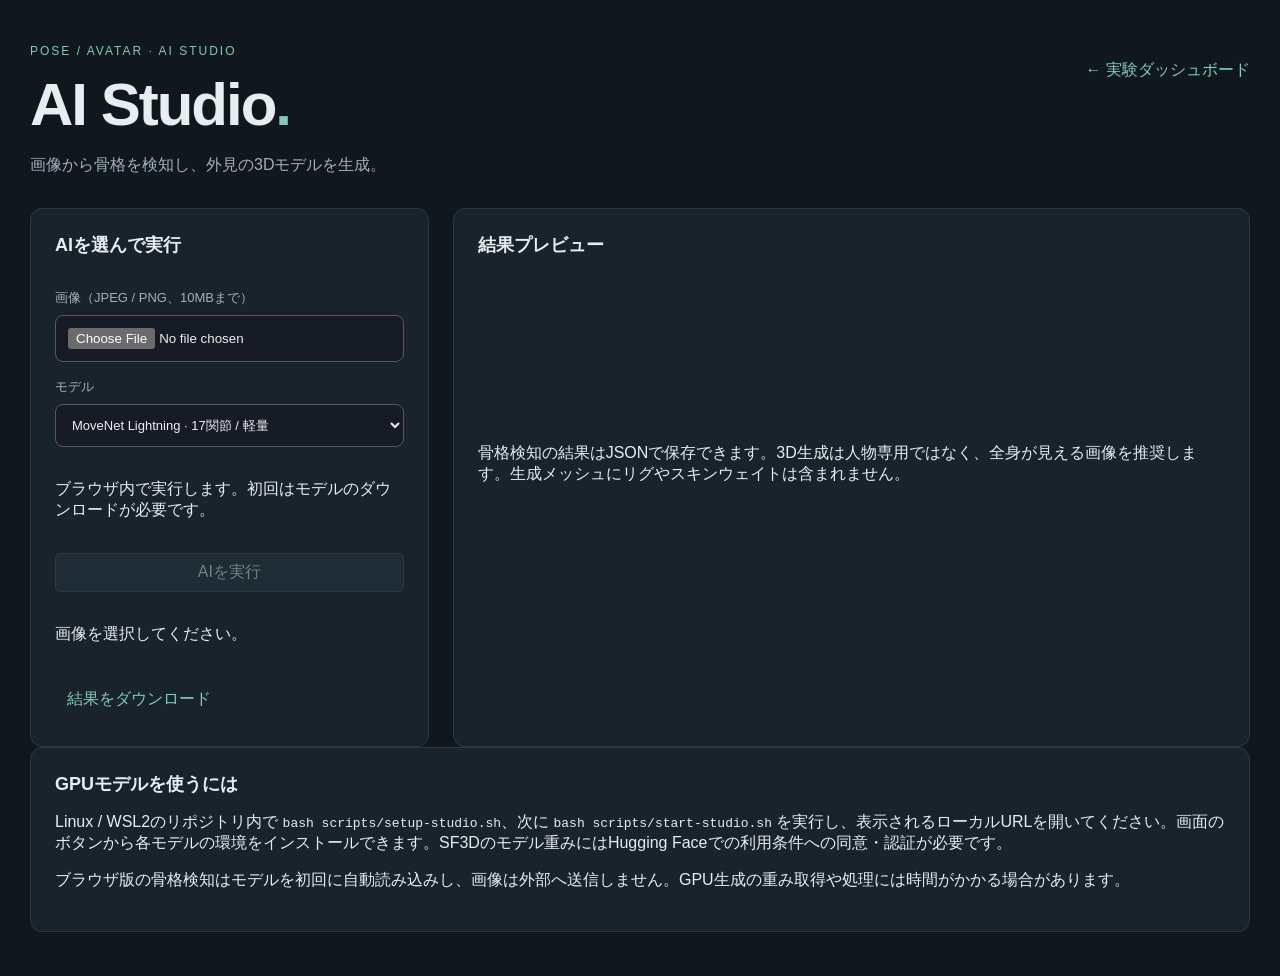
==== docs/studio.html @ 6f4c7024 "feat: add browser pose AI studio and local 3D generation gateway" ====
<!doctype html><html lang="ja"><head><meta charset="utf-8"><meta name="viewport" content="width=device-width,initial-scale=1"><title>AI Studio · Research Lab</title><link rel="stylesheet" href="style.css"><style>.studio-grid{display:grid;grid-template-columns:minmax(260px,1fr) minmax(0,2fr);gap:24px}.controls{display:grid;gap:16px}.controls label{display:grid;gap:8px}input,select{padding:12px;background:#171b26;color:#eee;border:1px solid #59536c;border-radius:8px;width:100%;box-sizing:border-box}canvas{max-width:100%;height:auto}#avatar-view{height:420px}button:disabled{opacity:.45}#status{white-space:pre-wrap}a.download{display:inline-block;margin:12px} @media(max-width:760px){.studio-grid{grid-template-columns:1fr}}</style><script type="importmap">{"imports":{"three":"https://cdn.jsdelivr.net/npm/three@0.170.0/build/three.module.js","three/addons/":"https://cdn.jsdelivr.net/npm/three@0.170.0/examples/jsm/"}}</script></head><body><main><header><div class="eyebrow">POSE / AVATAR · AI STUDIO</div><h1>AI Studio<span class="dot">.</span></h1><p>画像から骨格を検知し、外見の3Dモデルを生成。</p><a href="index.html">← 実験ダッシュボード</a></header><div class="studio-grid"><section class="panel controls"><h2>AIを選んで実行</h2><label>画像（JPEG / PNG、10MBまで）<input id="image" type="file" accept="image/jpeg,image/png"></label><label>モデル<select id="model"><optgroup label="骨格検知 · ブラウザ内で実行"><option value="movenet-lightning">MoveNet Lightning · 17関節 / 軽量</option><option value="movenet-thunder">MoveNet Thunder · 17関節 / 高精度</option><option value="posenet">PoseNet · 17関節</option><option value="blazepose">BlazePose · 33関節 / 3D座標</option></optgroup><optgroup label="外見の3D生成 · ローカルGPUサーバー"><option value="triposr">TripoSR · 色付きGLB</option><option value="sf3d">Stable Fast 3D · テクスチャ付きGLB</option></optgroup></select></label><p id="model-info"></p><div id="backend-controls" hidden><label>ローカルサーバー<input id="server" value="http://127.0.0.1:8765" readonly></label><button id="connect">接続状態を確認</button><p id="backend-status">GPUモデルの導入状況は接続後に表示します。</p><p>同じPCで起動したサーバーへ画像を送信します。スマホからPCのlocalhostには接続できません。</p></div><button id="run" disabled>AIを実行</button><p id="status" role="status" aria-live="polite">画像を選択してください。</p><a id="download" class="download" hidden>結果をダウンロード</a></section><section class="panel"><h2>結果プレビュー</h2><canvas id="pose-view" aria-label="入力画像と検出骨格"></canvas><div id="avatar-view" hidden></div><p>骨格検知の結果はJSONで保存できます。3D生成は人物専用ではなく、全身が見える画像を推奨します。生成メッシュにリグやスキンウェイトは含まれません。</p></section></div><section class="panel"><h2>GPUモデルを使うには</h2><p>Linux / WSL2のリポジトリ内で <code>bash scripts/setup-studio.sh</code>、次に <code>bash scripts/start-studio.sh</code> を実行し、表示されるローカルURLを開いてください。画面のボタンから各モデルの環境をインストールできます。SF3Dのモデル重みにはHugging Faceでの利用条件への同意・認証が必要です。</p><p>ブラウザ版の骨格検知はモデルを初回に自動読み込みし、画像は外部へ送信しません。GPU生成の重み取得や処理には時間がかかる場合があります。</p></section></main><script type="module" src="studio.js"></script></body></html>
---- docs/style.css ----
:root{color-scheme:dark;font-family:Inter,'Segoe UI','Yu Gothic',sans-serif;background:#10171d;color:#e8edf0}*{box-sizing:border-box}body{margin:0}main{max-width:1280px;margin:auto;padding:44px 30px}header{position:relative;margin-bottom:32px}.eyebrow{font-size:12px;letter-spacing:2px;color:#80cdb5}h1{font-size:clamp(32px,5vw,60px);letter-spacing:-2px;margin:12px 0}.dot{color:#80cdb5}header p{color:#a1b0ba}header a{position:absolute;right:0;top:16px}a{color:#80cdb5;text-decoration:none}.notice{padding:16px 20px;background:#21352f;border-left:3px solid #80cdb5;border-radius:4px;color:#c3ddd3;font-size:14px}.stats{display:grid;grid-template-columns:1fr 1fr 2fr;gap:16px;margin:24px 0}.stats>div,.panel{background:#18232c;border:1px solid #2b3944;border-radius:12px;padding:24px}.stats span{display:block;color:#a1b0ba;font-size:13px}.stats strong{display:block;font-size:36px;margin-top:12px}.stats .date{font-size:22px}.layout{display:grid;grid-template-columns:3fr 2fr;gap:20px;margin-bottom:20px}h2{font-size:18px;margin:0 0 16px}.section-head{display:flex;justify-content:space-between;gap:16px;align-items:baseline}label{color:#a1b0ba;font-size:13px}select,button{background:#263842;color:#e8edf0;border:1px solid #405460;padding:8px;border-radius:5px;font:inherit}button{cursor:pointer}.scroll{overflow:auto}table{border-collapse:collapse;width:100%;font-size:13px}th,td{padding:14px 8px;text-align:left;border-bottom:1px solid #2b3944}th{color:#a1b0ba;white-space:nowrap}td small{display:block;color:#a1b0ba;margin-top:5px}.badge{color:#f6ce7b}.measured{color:#80cdb5}#viewport{width:100%;height:300px;background:#10171d;border-radius:8px}#viewport canvas{display:block;width:100%;height:100%}.viewer p,.hint{font-size:12px;color:#a1b0ba}#analysis{font-size:14px;line-height:1.8;color:#c1cdd5}#error{color:#ffb6b6}footer{margin-top:26px;line-height:1.8;color:#8b9da8;font-size:12px}footer a{margin-left:12px}button:focus-visible,select:focus-visible,a:focus-visible{outline:2px solid #80cdb5;outline-offset:3px}@media(max-width:850px){.layout{grid-template-columns:1fr}.stats{grid-template-columns:1fr 1fr}.stats>div:last-child{grid-column:span 2}main{padding:28px 16px}header a{position:static}.panel{padding:18px}}
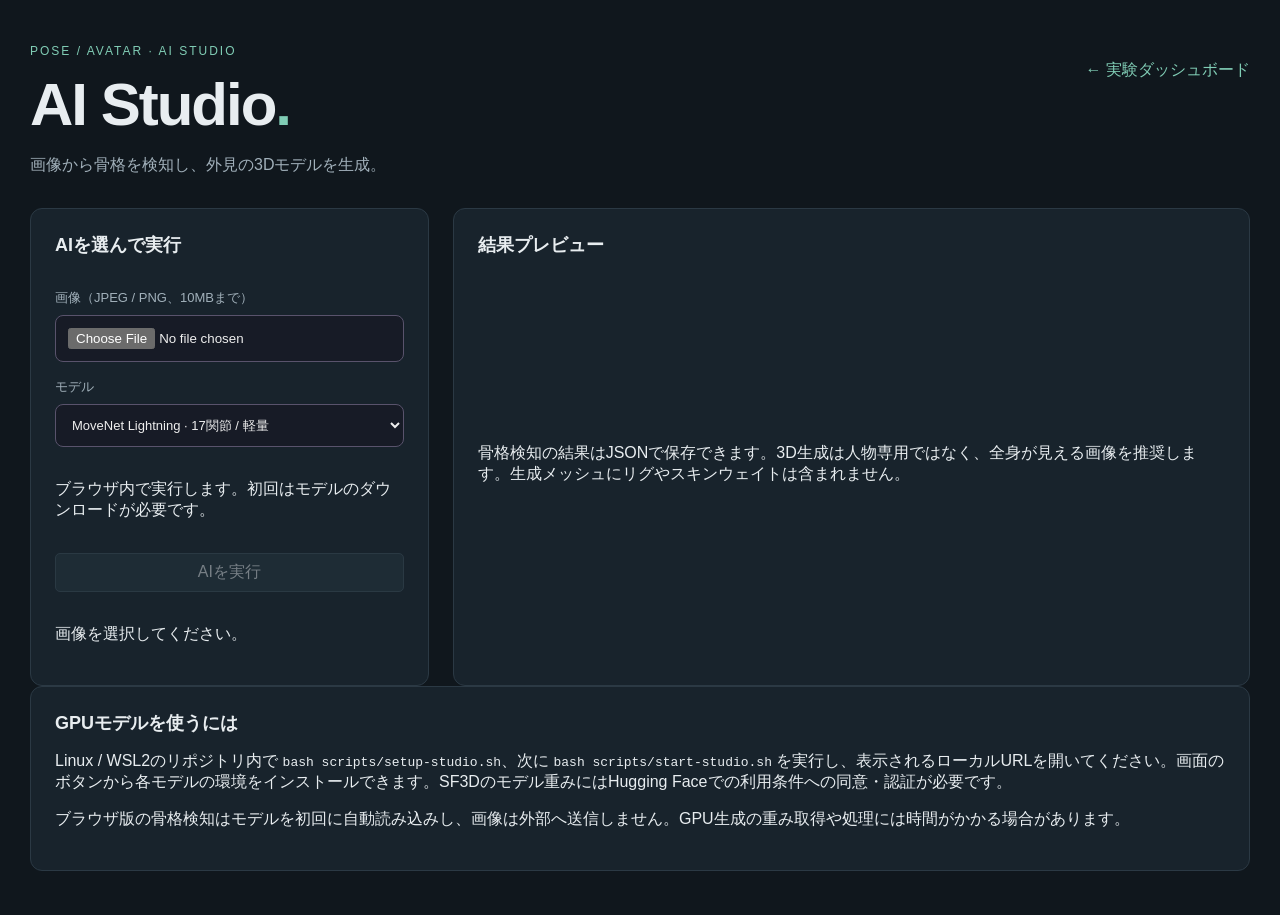
==== commit 1469b2ce: "fix: respect hidden state for studio previews and downloads" ====
--- a/docs/studio.html
+++ b/docs/studio.html
@@ -1 +1 @@
-<!doctype html><html lang="ja"><head><meta charset="utf-8"><meta name="viewport" content="width=device-width,initial-scale=1"><title>AI Studio · Research Lab</title><link rel="stylesheet" href="style.css"><style>.studio-grid{display:grid;grid-template-columns:minmax(260px,1fr) minmax(0,2fr);gap:24px}.controls{display:grid;gap:16px}.controls label{display:grid;gap:8px}input,select{padding:12px;background:#171b26;color:#eee;border:1px solid #59536c;border-radius:8px;width:100%;box-sizing:border-box}canvas{max-width:100%;height:auto}#avatar-view{height:420px}button:disabled{opacity:.45}#status{white-space:pre-wrap}a.download{display:inline-block;margin:12px} @media(max-width:760px){.studio-grid{grid-template-columns:1fr}}</style><script type="importmap">{"imports":{"three":"https://cdn.jsdelivr.net/npm/three@0.170.0/build/three.module.js","three/addons/":"https://cdn.jsdelivr.net/npm/three@0.170.0/examples/jsm/"}}</script></head><body><main><header><div class="eyebrow">POSE / AVATAR · AI STUDIO</div><h1>AI Studio<span class="dot">.</span></h1><p>画像から骨格を検知し、外見の3Dモデルを生成。</p><a href="index.html">← 実験ダッシュボード</a></header><div class="studio-grid"><section class="panel controls"><h2>AIを選んで実行</h2><label>画像（JPEG / PNG、10MBまで）<input id="image" type="file" accept="image/jpeg,image/png"></label><label>モデル<select id="model"><optgroup label="骨格検知 · ブラウザ内で実行"><option value="movenet-lightning">MoveNet Lightning · 17関節 / 軽量</option><option value="movenet-thunder">MoveNet Thunder · 17関節 / 高精度</option><option value="posenet">PoseNet · 17関節</option><option value="blazepose">BlazePose · 33関節 / 3D座標</option></optgroup><optgroup label="外見の3D生成 · ローカルGPUサーバー"><option value="triposr">TripoSR · 色付きGLB</option><option value="sf3d">Stable Fast 3D · テクスチャ付きGLB</option></optgroup></select></label><p id="model-info"></p><div id="backend-controls" hidden><label>ローカルサーバー<input id="server" value="http://127.0.0.1:8765" readonly></label><button id="connect">接続状態を確認</button><p id="backend-status">GPUモデルの導入状況は接続後に表示します。</p><p>同じPCで起動したサーバーへ画像を送信します。スマホからPCのlocalhostには接続できません。</p></div><button id="run" disabled>AIを実行</button><p id="status" role="status" aria-live="polite">画像を選択してください。</p><a id="download" class="download" hidden>結果をダウンロード</a></section><section class="panel"><h2>結果プレビュー</h2><canvas id="pose-view" aria-label="入力画像と検出骨格"></canvas><div id="avatar-view" hidden></div><p>骨格検知の結果はJSONで保存できます。3D生成は人物専用ではなく、全身が見える画像を推奨します。生成メッシュにリグやスキンウェイトは含まれません。</p></section></div><section class="panel"><h2>GPUモデルを使うには</h2><p>Linux / WSL2のリポジトリ内で <code>bash scripts/setup-studio.sh</code>、次に <code>bash scripts/start-studio.sh</code> を実行し、表示されるローカルURLを開いてください。画面のボタンから各モデルの環境をインストールできます。SF3Dのモデル重みにはHugging Faceでの利用条件への同意・認証が必要です。</p><p>ブラウザ版の骨格検知はモデルを初回に自動読み込みし、画像は外部へ送信しません。GPU生成の重み取得や処理には時間がかかる場合があります。</p></section></main><script type="module" src="studio.js"></script></body></html>
+<!doctype html><html lang="ja"><head><meta charset="utf-8"><meta name="viewport" content="width=device-width,initial-scale=1"><title>AI Studio · Research Lab</title><link rel="stylesheet" href="style.css"><style>[hidden]{display:none!important}.studio-grid{display:grid;grid-template-columns:minmax(260px,1fr) minmax(0,2fr);gap:24px}.controls{display:grid;gap:16px}.controls label{display:grid;gap:8px}input,select{padding:12px;background:#171b26;color:#eee;border:1px solid #59536c;border-radius:8px;width:100%;box-sizing:border-box}canvas{max-width:100%;height:auto}#avatar-view{height:420px}button:disabled{opacity:.45}#status{white-space:pre-wrap}a.download{display:inline-block;margin:12px} @media(max-width:760px){.studio-grid{grid-template-columns:1fr}}</style><script type="importmap">{"imports":{"three":"https://cdn.jsdelivr.net/npm/three@0.170.0/build/three.module.js","three/addons/":"https://cdn.jsdelivr.net/npm/three@0.170.0/examples/jsm/"}}</script></head><body><main><header><div class="eyebrow">POSE / AVATAR · AI STUDIO</div><h1>AI Studio<span class="dot">.</span></h1><p>画像から骨格を検知し、外見の3Dモデルを生成。</p><a href="index.html">← 実験ダッシュボード</a></header><div class="studio-grid"><section class="panel controls"><h2>AIを選んで実行</h2><label>画像（JPEG / PNG、10MBまで）<input id="image" type="file" accept="image/jpeg,image/png"></label><label>モデル<select id="model"><optgroup label="骨格検知 · ブラウザ内で実行"><option value="movenet-lightning">MoveNet Lightning · 17関節 / 軽量</option><option value="movenet-thunder">MoveNet Thunder · 17関節 / 高精度</option><option value="posenet">PoseNet · 17関節</option><option value="blazepose">BlazePose · 33関節 / 3D座標</option></optgroup><optgroup label="外見の3D生成 · ローカルGPUサーバー"><option value="triposr">TripoSR · 色付きGLB</option><option value="sf3d">Stable Fast 3D · テクスチャ付きGLB</option></optgroup></select></label><p id="model-info"></p><div id="backend-controls" hidden><label>ローカルサーバー<input id="server" value="http://127.0.0.1:8765" readonly></label><button id="connect">接続状態を確認</button><p id="backend-status">GPUモデルの導入状況は接続後に表示します。</p><p>同じPCで起動したサーバーへ画像を送信します。スマホからPCのlocalhostには接続できません。</p></div><button id="run" disabled>AIを実行</button><p id="status" role="status" aria-live="polite">画像を選択してください。</p><a id="download" class="download" hidden>結果をダウンロード</a></section><section class="panel"><h2>結果プレビュー</h2><canvas id="pose-view" aria-label="入力画像と検出骨格"></canvas><div id="avatar-view" hidden></div><p>骨格検知の結果はJSONで保存できます。3D生成は人物専用ではなく、全身が見える画像を推奨します。生成メッシュにリグやスキンウェイトは含まれません。</p></section></div><section class="panel"><h2>GPUモデルを使うには</h2><p>Linux / WSL2のリポジトリ内で <code>bash scripts/setup-studio.sh</code>、次に <code>bash scripts/start-studio.sh</code> を実行し、表示されるローカルURLを開いてください。画面のボタンから各モデルの環境をインストールできます。SF3Dのモデル重みにはHugging Faceでの利用条件への同意・認証が必要です。</p><p>ブラウザ版の骨格検知はモデルを初回に自動読み込みし、画像は外部へ送信しません。GPU生成の重み取得や処理には時間がかかる場合があります。</p></section></main><script type="module" src="studio.js"></script></body></html>
